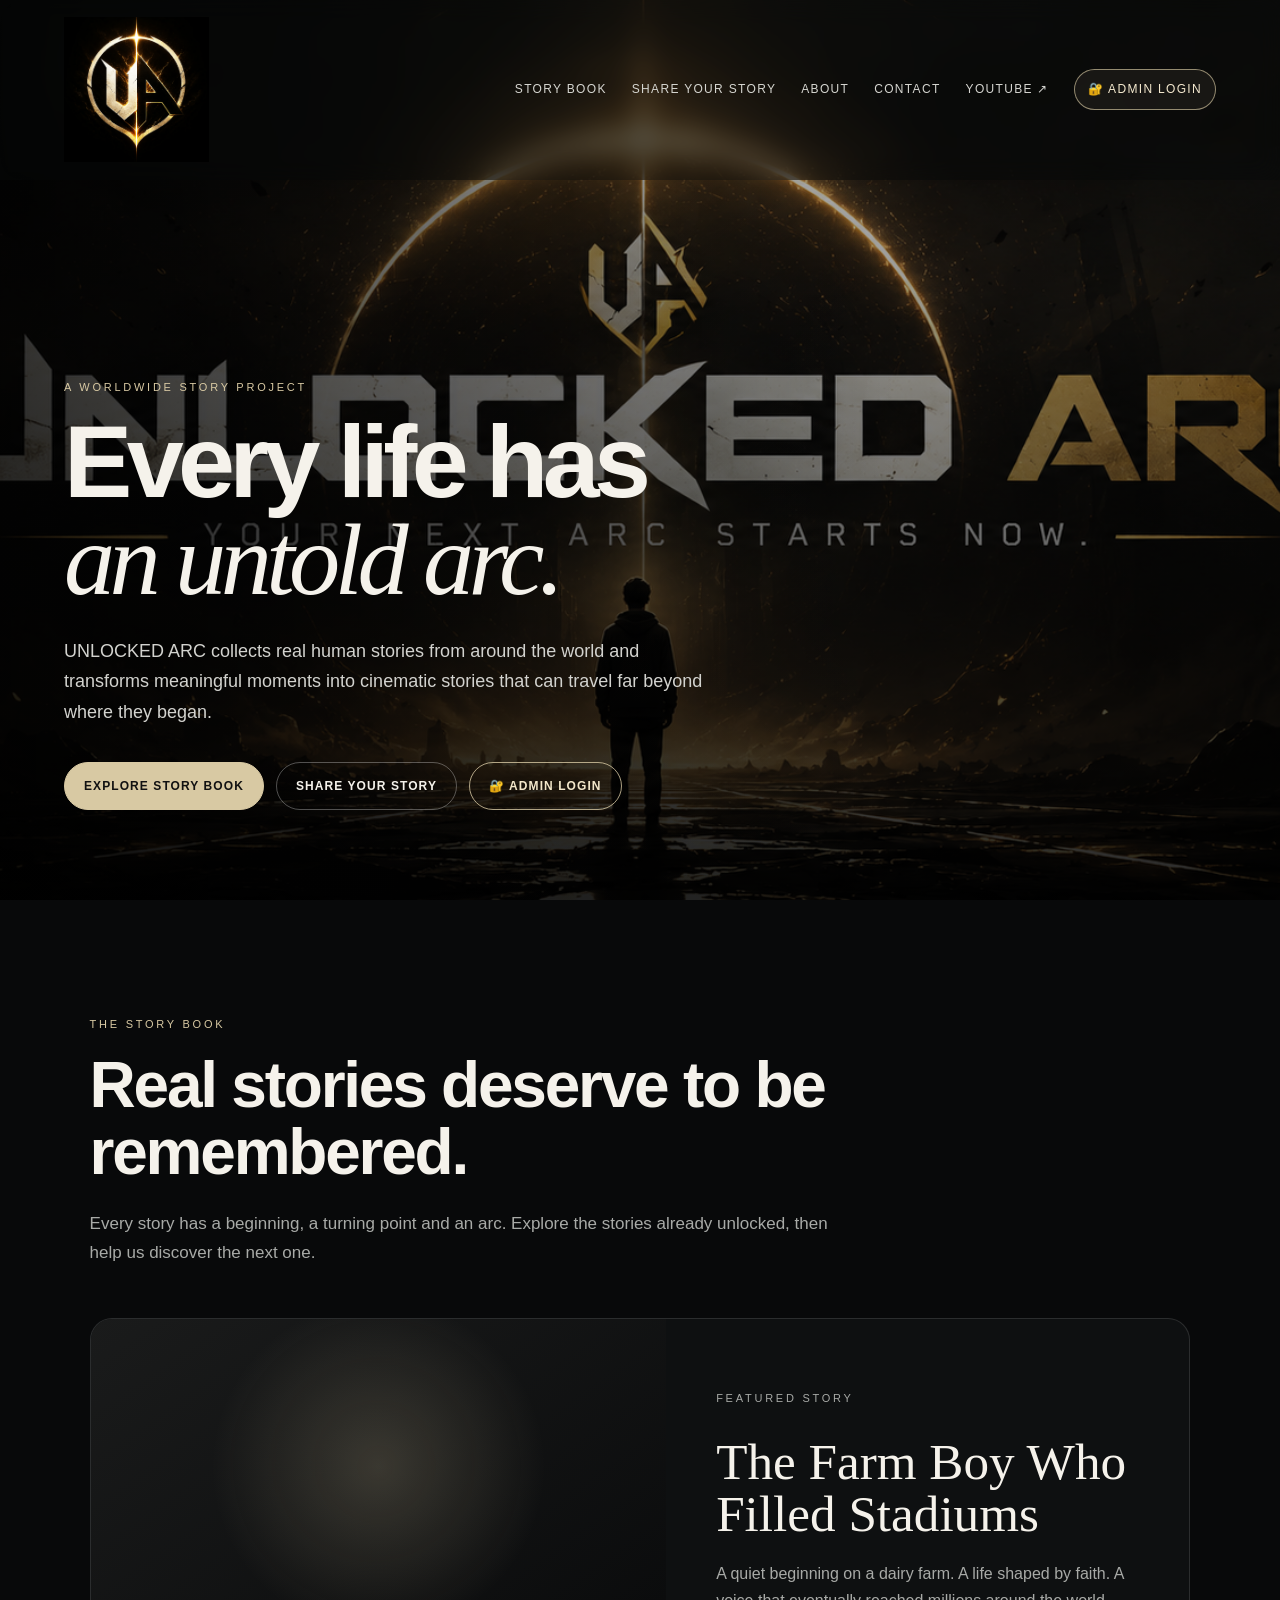
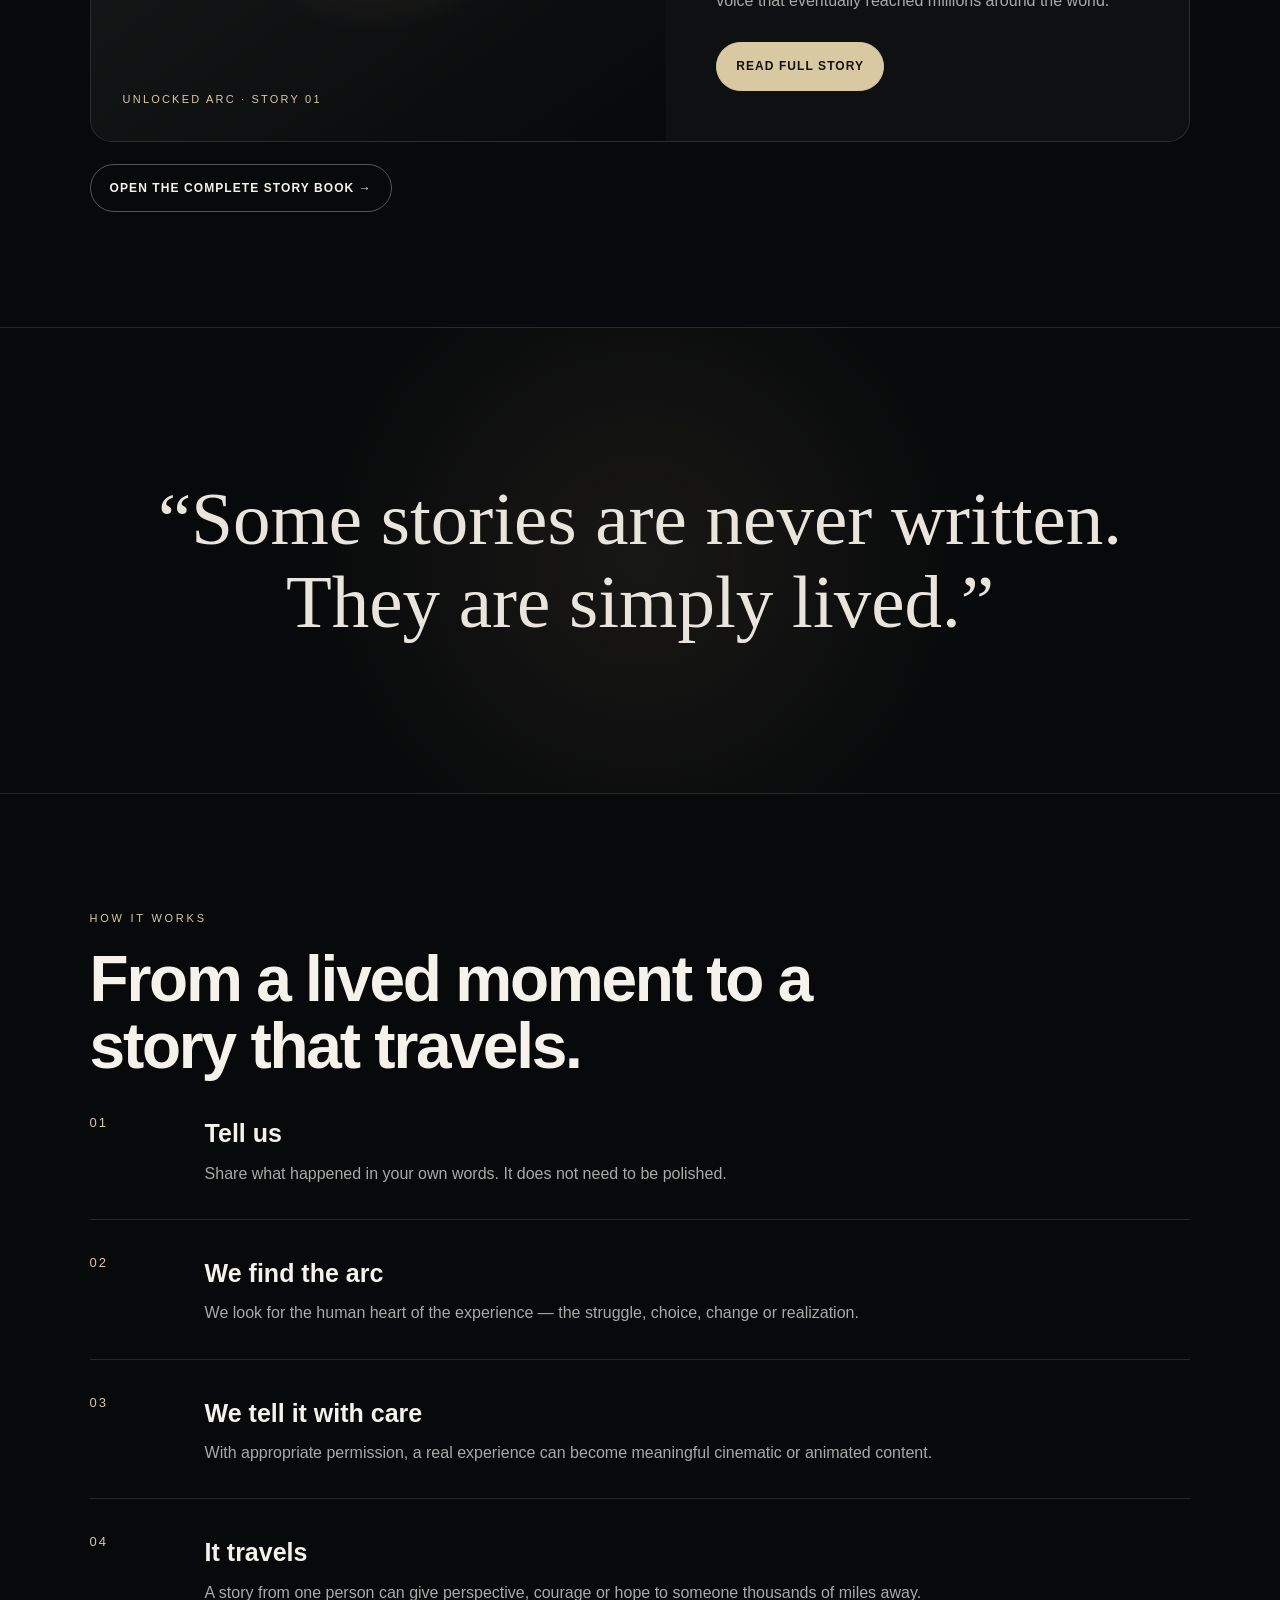
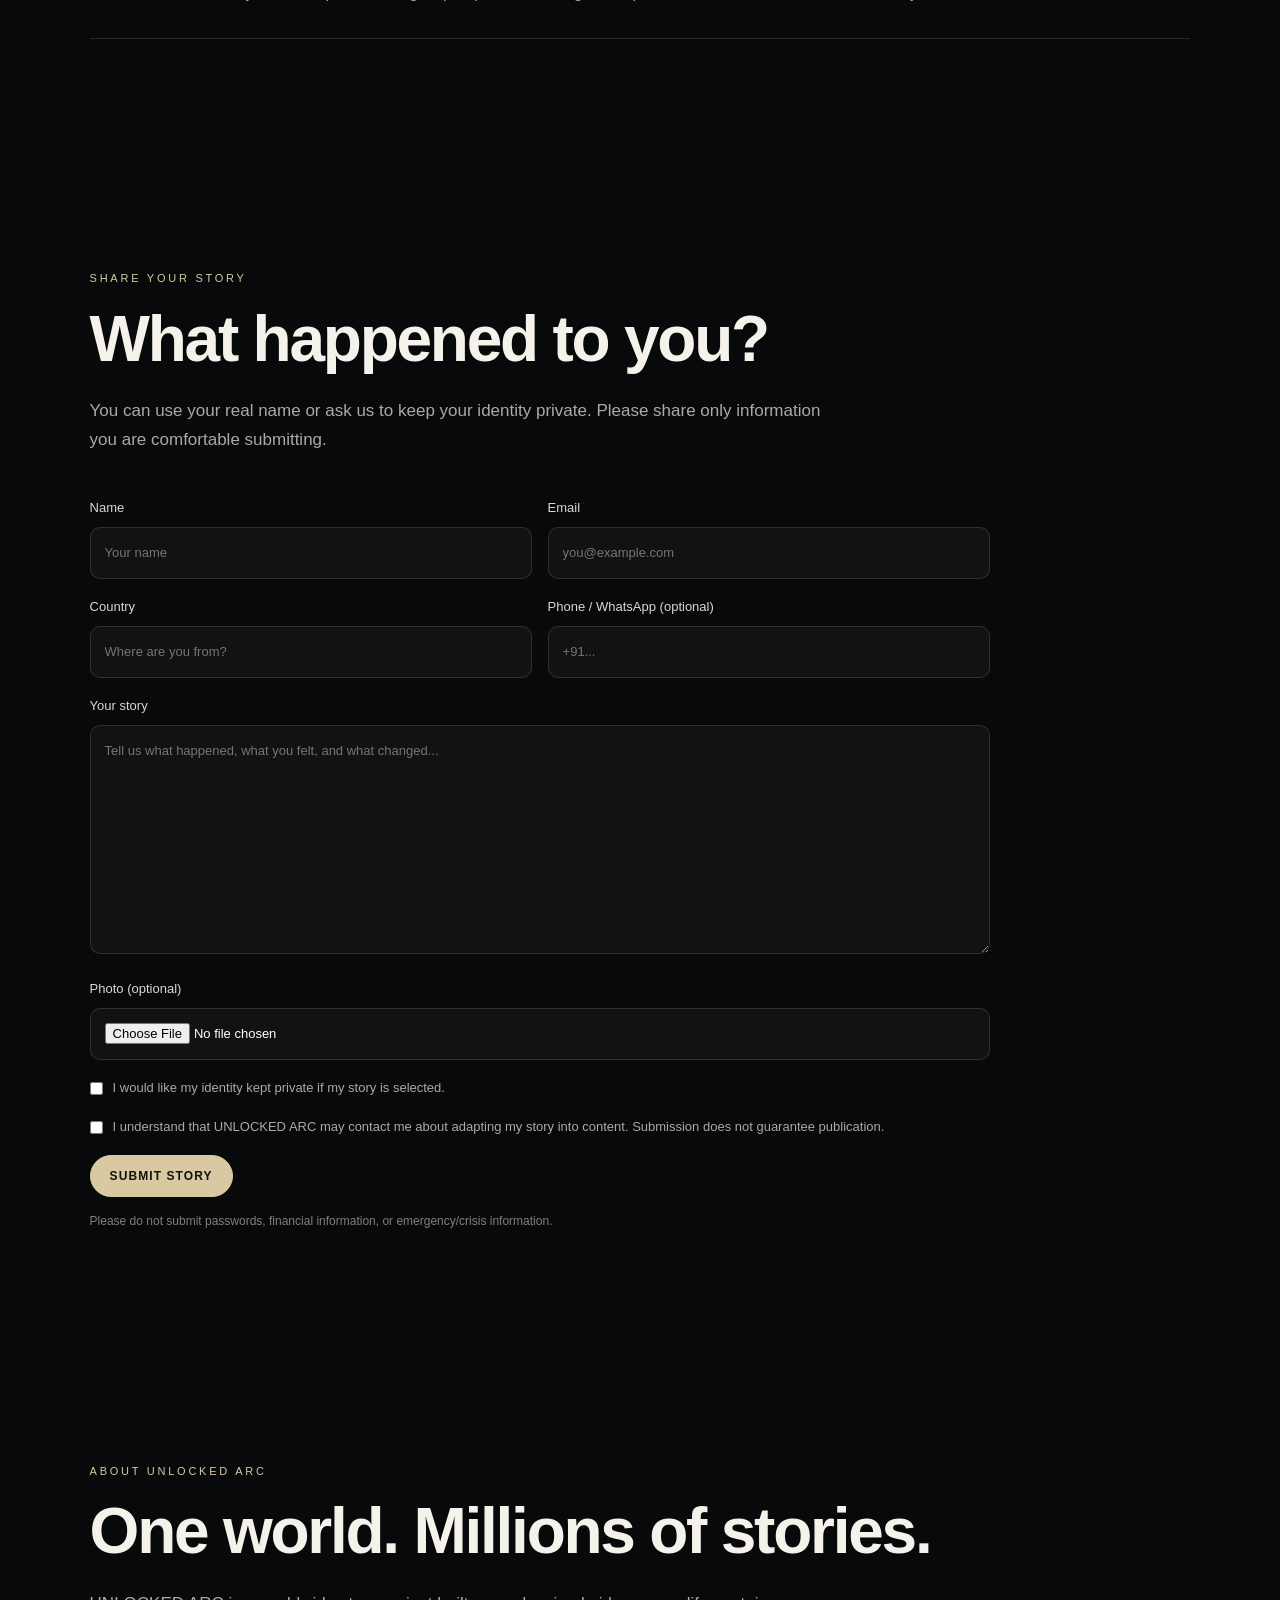
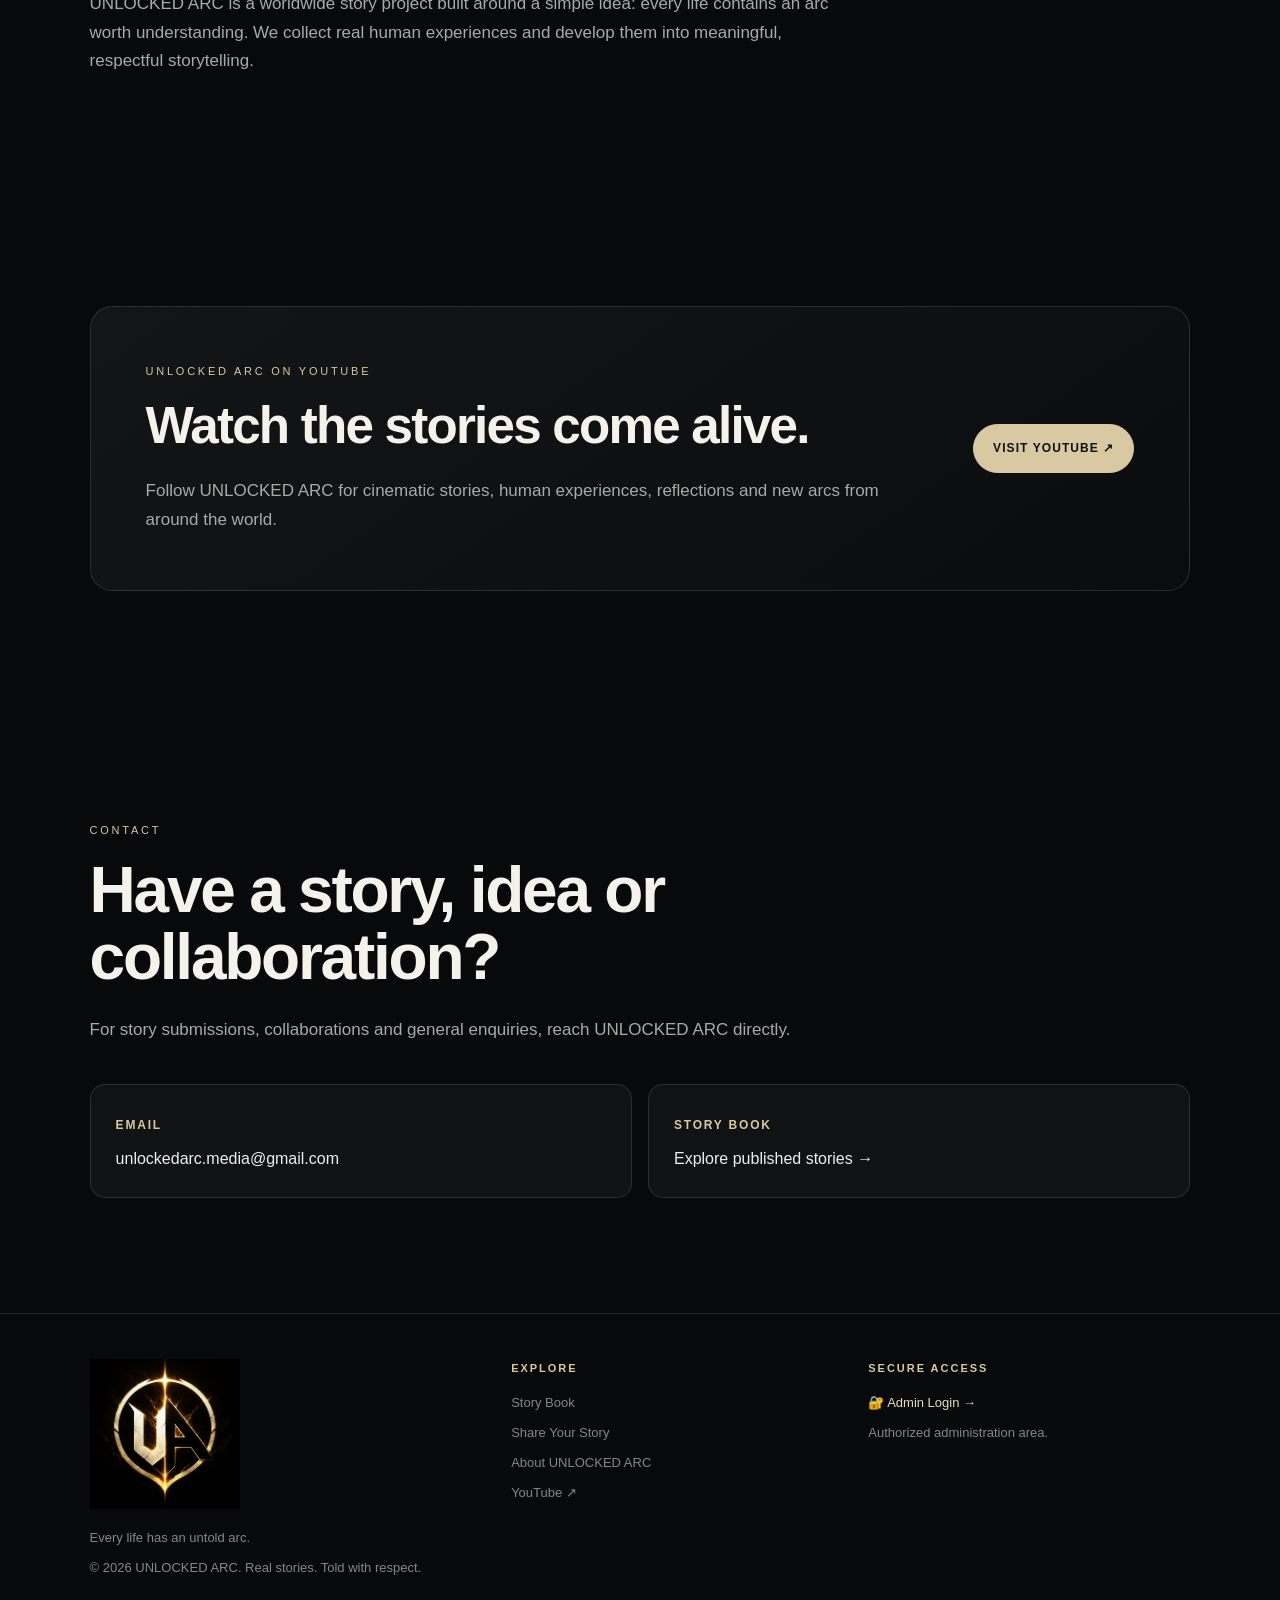
==== index(3) (2).html @ 6b8bb4b3 "index.html Upgrade homepage with secure admin access" ====
<!doctype html>
<html lang="en">
<head>
  <meta charset="utf-8">
  <meta name="viewport" content="width=device-width, initial-scale=1">
  <meta name="description" content="UNLOCKED ARC — a worldwide story project sharing real human stories through meaningful cinematic storytelling.">
  <meta name="theme-color" content="#090a0b">
  <title>UNLOCKED ARC — Every Life Has an Untold Arc</title>
  <link rel="preload" as="image" href="unlocked-arc-banner.png">
  <style>
    :root{--bg:#08090a;--panel:#111315;--text:#f5f2eb;--muted:#a8aaa7;--line:rgba(255,255,255,.12);--accent:#d8c9a3;--max:1180px}
    *{box-sizing:border-box;margin:0;padding:0}
    html{scroll-behavior:smooth}
    body{background:var(--bg);color:var(--text);font-family:Inter,Arial,Helvetica,sans-serif;line-height:1.7;overflow-x:hidden}
    a{color:inherit;text-decoration:none}
    img{max-width:100%;display:block}
    ::selection{background:var(--accent);color:#111}
    .progress{position:fixed;top:0;left:0;height:3px;width:0;background:var(--accent);z-index:2000}
    .nav{position:fixed;top:0;left:0;width:100%;z-index:1500;padding:17px 5vw;display:flex;align-items:center;justify-content:space-between;gap:30px;background:rgba(8,9,10,.45);backdrop-filter:blur(12px);border-bottom:1px solid transparent;transition:.3s}
    .nav.scrolled{background:rgba(8,9,10,.92);border-bottom-color:var(--line)}
    .brand img{width:145px;height:auto}
    .navlinks{display:flex;align-items:center;gap:25px}
    .navlinks a{font-size:12px;letter-spacing:.11em;text-transform:uppercase;color:#d6d6d1;transition:.25s}
    .navlinks a:hover{color:#fff}
    .admin-link{border:1px solid rgba(216,201,163,.65);padding:9px 13px;border-radius:999px;color:#f4e9cf!important;background:rgba(216,201,163,.07)}
    .admin-link:hover{background:var(--accent);color:#111!important}
    .menu{display:none;background:none;border:1px solid var(--line);color:#fff;border-radius:8px;padding:8px 11px;font-size:20px}
    .hero{min-height:100vh;position:relative;display:flex;align-items:flex-end;overflow:hidden;background:linear-gradient(180deg,rgba(0,0,0,.18),rgba(0,0,0,.84)),url("unlocked-arc-banner.png") center/cover no-repeat}
    .hero:after{content:"";position:absolute;inset:0;background:linear-gradient(90deg,rgba(0,0,0,.65),transparent 70%)}
    .hero-content{position:relative;z-index:1;width:min(var(--max),90vw);margin:0 auto;padding:150px 0 90px}
    .eyebrow{font-size:11px;letter-spacing:.25em;text-transform:uppercase;color:var(--accent);margin-bottom:18px}
    h1{font-size:clamp(52px,8vw,112px);line-height:.94;letter-spacing:-.055em;font-weight:600;max-width:950px}
    h1 em{font-family:Georgia,serif;font-weight:400}
    .hero-lead{max-width:650px;color:#d2d2ce;font-size:18px;margin:28px 0 34px}
    .actions{display:flex;flex-wrap:wrap;gap:12px}
    .btn{display:inline-flex;align-items:center;justify-content:center;padding:13px 19px;border-radius:999px;border:1px solid var(--accent);background:var(--accent);color:#111;font-weight:700;font-size:12px;letter-spacing:.09em;text-transform:uppercase;transition:.25s}
    .btn:hover{transform:translateY(-2px);filter:brightness(1.06)}
    .btn.ghost{background:transparent;color:#f5f2eb;border-color:rgba(255,255,255,.3)}
    .btn.ghost:hover{background:rgba(255,255,255,.1)}
    .btn.admin{background:transparent;border-color:rgba(216,201,163,.8);color:#f3e7ca}
    .section{width:min(var(--max),86vw);margin:auto;padding:115px 0}
    .section h2{font-size:clamp(34px,5vw,65px);line-height:1.05;letter-spacing:-.035em;max-width:850px}
    .lead{color:var(--muted);max-width:760px;font-size:17px;margin-top:24px}
    .cards{display:grid;grid-template-columns:repeat(3,1fr);gap:16px;margin-top:55px}
    .card{background:linear-gradient(145deg,#151719,#0e1011);border:1px solid var(--line);border-radius:18px;padding:30px;min-height:220px;transition:.3s}
    .card:hover{transform:translateY(-5px);border-color:rgba(216,201,163,.4)}
    .card small{color:var(--accent);letter-spacing:.18em}
    .card h3{font-size:25px;margin:18px 0 10px}
    .card p{color:var(--muted)}
    .story-feature{margin-top:50px;border:1px solid var(--line);border-radius:22px;overflow:hidden;background:#0e1011;display:grid;grid-template-columns:1.1fr 1fr}
    .story-visual{min-height:390px;background:radial-gradient(circle at 50% 35%,rgba(216,201,163,.2),transparent 42%),linear-gradient(145deg,#1a1b1b,#08090a);display:flex;align-items:flex-end;padding:32px}
    .story-visual span{font-size:11px;letter-spacing:.2em;color:var(--accent)}
    .story-copy{padding:50px}
    .story-copy h3{font:400 clamp(34px,4vw,55px)/1.02 Georgia,serif}
    .story-copy p{color:var(--muted);margin:20px 0 28px}
    .manifesto{padding:150px 7vw;text-align:center;border-top:1px solid var(--line);border-bottom:1px solid var(--line);background:radial-gradient(circle,rgba(216,201,163,.08),transparent 50%)}
    .manifesto p{font:400 clamp(34px,6vw,75px)/1.1 Georgia,serif;color:#e9e5dc}
    .steps{counter-reset:step}
    .step{display:grid;grid-template-columns:90px 1fr;gap:25px;padding:32px 0;border-bottom:1px solid var(--line)}
    .step-num{color:var(--accent);font-size:13px;letter-spacing:.15em}
    .step h3{font-size:25px;margin-bottom:5px}
    .step p{color:var(--muted)}
    .form-wrap{max-width:900px}
    form{margin-top:42px}
    .grid{display:grid;grid-template-columns:1fr 1fr;gap:16px}
    label{display:block;color:#d9d8d2;font-size:13px;margin-bottom:17px}
    input,textarea{width:100%;margin-top:8px;background:#101214;color:#fff;border:1px solid var(--line);border-radius:10px;padding:14px;font:inherit;outline:none}
    input:focus,textarea:focus{border-color:rgba(216,201,163,.65)}
    textarea{resize:vertical}
    .check{display:flex;gap:10px;align-items:flex-start;color:var(--muted)}
    .check input{width:auto;margin-top:5px}
    .note{font-size:12px;color:#7f817f;margin-top:14px}
    .youtube{border:1px solid var(--line);border-radius:22px;padding:55px;background:linear-gradient(145deg,#131516,#0b0c0d);display:flex;justify-content:space-between;align-items:center;gap:35px}
    .youtube h2{font-size:clamp(30px,4vw,52px)}
    .contact{display:grid;grid-template-columns:1fr 1fr;gap:16px;margin-top:40px}
    .contact-card{padding:25px;border:1px solid var(--line);border-radius:15px;background:#101213}
    .contact-card b{font-size:12px;letter-spacing:.15em;text-transform:uppercase;color:var(--accent)}
    .contact-card a{display:inline-block;margin-top:7px;color:#eee}
    footer{border-top:1px solid var(--line);padding:45px 7vw;display:grid;grid-template-columns:1.2fr 1fr 1fr;gap:35px}
    footer .logo img{width:150px}
    footer p,footer a{color:#858784;font-size:13px}
    footer h4{font-size:11px;letter-spacing:.18em;text-transform:uppercase;color:var(--accent);margin-bottom:14px}
    .footer-links{display:flex;flex-direction:column;gap:8px}
    .admin-footer{display:inline-flex;align-items:center;gap:7px;color:#e8dcc0!important}
    .top{position:fixed;right:22px;bottom:22px;width:42px;height:42px;border-radius:50%;border:1px solid var(--line);background:rgba(10,11,12,.88);color:#fff;display:none;place-items:center;z-index:1000}
    .reveal{opacity:0;transform:translateY(24px);transition:.8s ease}
    .reveal.visible{opacity:1;transform:none}
    @media(max-width:900px){
      .navlinks{display:none;position:absolute;top:72px;left:4vw;right:4vw;background:rgba(9,10,11,.98);border:1px solid var(--line);border-radius:15px;padding:18px;flex-direction:column;align-items:stretch}
      .navlinks.open{display:flex}.navlinks a{padding:10px}.menu{display:block}
      .cards,.story-feature,.contact,footer{grid-template-columns:1fr}
      .story-copy{padding:35px}.story-visual{min-height:250px}.youtube{display:block}.youtube .btn{margin-top:25px}
    }
    @media(max-width:600px){
      .hero-content{padding-bottom:65px}.hero-lead{font-size:16px}.grid{grid-template-columns:1fr}.section{padding:85px 0}
      .manifesto{padding:100px 7vw}.step{grid-template-columns:55px 1fr}
    }
  </style>
</head>
<body>
  <div class="progress" id="progress"></div>

  <header class="nav" id="nav">
    <a class="brand" href="#home" aria-label="UNLOCKED ARC home">
      <img src="unlocked-arc-logo.png" alt="UNLOCKED ARC">
    </a>
    <button class="menu" id="menu" aria-label="Open menu">☰</button>
    <nav class="navlinks" id="navlinks">
      <a href="stories.html">Story Book</a>
      <a href="#share">Share Your Story</a>
      <a href="#about">About</a>
      <a href="#contact">Contact</a>
      <a href="https://www.youtube.com/@unlockedArcMedia" target="_blank" rel="noopener">YouTube ↗</a>
      <a class="admin-link" href="https://unlockedarcmedia-lgtm.github.io/Unlocked_Arc/admin/">🔐 Admin Login</a>
    </nav>
  </header>

  <main>
    <section class="hero" id="home">
      <div class="hero-content reveal">
        <p class="eyebrow">A WORLDWIDE STORY PROJECT</p>
        <h1>Every life has<br><em>an untold arc.</em></h1>
        <p class="hero-lead">UNLOCKED ARC collects real human stories from around the world and transforms meaningful moments into cinematic stories that can travel far beyond where they began.</p>
        <div class="actions">
          <a class="btn" href="stories.html">Explore Story Book</a>
          <a class="btn ghost" href="#share">Share Your Story</a>
          <a class="btn admin" href="https://unlockedarcmedia-lgtm.github.io/Unlocked_Arc/admin/">🔐 Admin Login</a>
        </div>
      </div>
    </section>

    <section class="section reveal" id="stories">
      <p class="eyebrow">THE STORY BOOK</p>
      <h2>Real stories deserve to be remembered.</h2>
      <p class="lead">Every story has a beginning, a turning point and an arc. Explore the stories already unlocked, then help us discover the next one.</p>
      <div class="story-feature">
        <div class="story-visual"><span>UNLOCKED ARC · STORY 01</span></div>
        <div class="story-copy">
          <p class="eyebrow">FEATURED STORY</p>
          <h3>The Farm Boy Who Filled Stadiums</h3>
          <p>A quiet beginning on a dairy farm. A life shaped by faith. A voice that eventually reached millions around the world.</p>
          <a class="btn" href="story.html">Read Full Story</a>
        </div>
      </div>
      <div style="margin-top:22px"><a class="btn ghost" href="stories.html">Open the Complete Story Book →</a></div>
    </section>

    <section class="manifesto reveal">
      <p>“Some stories are never written.<br>They are simply lived.”</p>
    </section>

    <section class="section reveal">
      <p class="eyebrow">HOW IT WORKS</p>
      <h2>From a lived moment to a story that travels.</h2>
      <div class="steps">
        <div class="step"><div class="step-num">01</div><div><h3>Tell us</h3><p>Share what happened in your own words. It does not need to be polished.</p></div></div>
        <div class="step"><div class="step-num">02</div><div><h3>We find the arc</h3><p>We look for the human heart of the experience — the struggle, choice, change or realization.</p></div></div>
        <div class="step"><div class="step-num">03</div><div><h3>We tell it with care</h3><p>With appropriate permission, a real experience can become meaningful cinematic or animated content.</p></div></div>
        <div class="step"><div class="step-num">04</div><div><h3>It travels</h3><p>A story from one person can give perspective, courage or hope to someone thousands of miles away.</p></div></div>
      </div>
    </section>

    <section class="section reveal" id="share">
      <div class="form-wrap">
        <p class="eyebrow">SHARE YOUR STORY</p>
        <h2>What happened to you?</h2>
        <p class="lead">You can use your real name or ask us to keep your identity private. Please share only information you are comfortable submitting.</p>
        <form action="#" method="post" enctype="multipart/form-data">
          <div class="grid">
            <label>Name<input name="name" placeholder="Your name" autocomplete="name"></label>
            <label>Email<input type="email" name="email" placeholder="you@example.com" required autocomplete="email"></label>
          </div>
          <div class="grid">
            <label>Country<input name="country" placeholder="Where are you from?"></label>
            <label>Phone / WhatsApp (optional)<input type="tel" name="phone" placeholder="+91..."></label>
          </div>
          <label>Your story<textarea name="story" rows="9" placeholder="Tell us what happened, what you felt, and what changed..." required></textarea></label>
          <label>Photo (optional)<input type="file" name="photo" accept="image/*"></label>
          <label class="check"><input type="checkbox" name="private"> <span>I would like my identity kept private if my story is selected.</span></label>
          <label class="check"><input type="checkbox" name="permission" required> <span>I understand that UNLOCKED ARC may contact me about adapting my story into content. Submission does not guarantee publication.</span></label>
          <button class="btn" type="submit">Submit Story</button>
          <p class="note">Please do not submit passwords, financial information, or emergency/crisis information.</p>
        </form>
      </div>
    </section>

    <section class="section reveal" id="about">
      <p class="eyebrow">ABOUT UNLOCKED ARC</p>
      <h2>One world. Millions of stories.</h2>
      <p class="lead">UNLOCKED ARC is a worldwide story project built around a simple idea: every life contains an arc worth understanding. We collect real human experiences and develop them into meaningful, respectful storytelling.</p>
    </section>

    <section class="section reveal">
      <div class="youtube">
        <div>
          <p class="eyebrow">UNLOCKED ARC ON YOUTUBE</p>
          <h2>Watch the stories come alive.</h2>
          <p class="lead">Follow UNLOCKED ARC for cinematic stories, human experiences, reflections and new arcs from around the world.</p>
        </div>
        <a class="btn" href="https://www.youtube.com/@unlockedArcMedia" target="_blank" rel="noopener">Visit YouTube ↗</a>
      </div>
    </section>

    <section class="section reveal" id="contact">
      <p class="eyebrow">CONTACT</p>
      <h2>Have a story, idea or collaboration?</h2>
      <p class="lead">For story submissions, collaborations and general enquiries, reach UNLOCKED ARC directly.</p>
      <div class="contact">
        <div class="contact-card"><b>Email</b><br><a href="mailto:unlockedarc.media@gmail.com">unlockedarc.media@gmail.com</a></div>
        <div class="contact-card"><b>Story Book</b><br><a href="stories.html">Explore published stories →</a></div>
      </div>
    </section>
  </main>

  <footer>
    <div>
      <a class="logo" href="#home"><img src="unlocked-arc-logo.png" alt="UNLOCKED ARC"></a>
      <p style="margin-top:18px">Every life has an untold arc.</p>
      <p style="margin-top:8px">© 2026 UNLOCKED ARC. Real stories. Told with respect.</p>
    </div>
    <div>
      <h4>Explore</h4>
      <div class="footer-links">
        <a href="stories.html">Story Book</a>
        <a href="#share">Share Your Story</a>
        <a href="#about">About UNLOCKED ARC</a>
        <a href="https://www.youtube.com/@unlockedArcMedia" target="_blank" rel="noopener">YouTube ↗</a>
      </div>
    </div>
    <div>
      <h4>Secure Access</h4>
      <div class="footer-links">
        <a class="admin-footer" href="https://unlockedarcmedia-lgtm.github.io/Unlocked_Arc/admin/">🔐 Admin Login →</a>
        <p>Authorized administration area.</p>
      </div>
    </div>
  </footer>

  <a class="top" id="top" href="#home" aria-label="Back to top">↑</a>

  <script>
    const nav=document.getElementById('nav');
    const progress=document.getElementById('progress');
    const topBtn=document.getElementById('top');
    const menu=document.getElementById('menu');
    const navlinks=document.getElementById('navlinks');

    function onScroll(){
      const y=window.scrollY;
      nav.classList.toggle('scrolled',y>30);
      topBtn.style.display=y>650?'grid':'none';
      const h=document.documentElement.scrollHeight-window.innerHeight;
      progress.style.width=(h>0?(y/h)*100:0)+'%';
    }
    window.addEventListener('scroll',onScroll,{passive:true});
    onScroll();

    menu.addEventListener('click',()=>navlinks.classList.toggle('open'));
    navlinks.querySelectorAll('a').forEach(a=>a.addEventListener('click',()=>navlinks.classList.remove('open')));

    const observer=new IntersectionObserver(entries=>{
      entries.forEach(entry=>{if(entry.isIntersecting){entry.target.classList.add('visible');observer.unobserve(entry.target)}});
    },{threshold:.12});
    document.querySelectorAll('.reveal').forEach(el=>observer.observe(el));

    document.querySelector('form')?.addEventListener('submit',e=>{
      if(window.UNLOCKED_ARC_SECURE_FORM_READY) return;
      const msg=document.getElementById('form-message');
      if(msg) msg.textContent='Submission system is being connected. Please use the contact email for now.';
      e.preventDefault();
    });
  </script>
  <script src="script.js"></script>
</body>
</html>
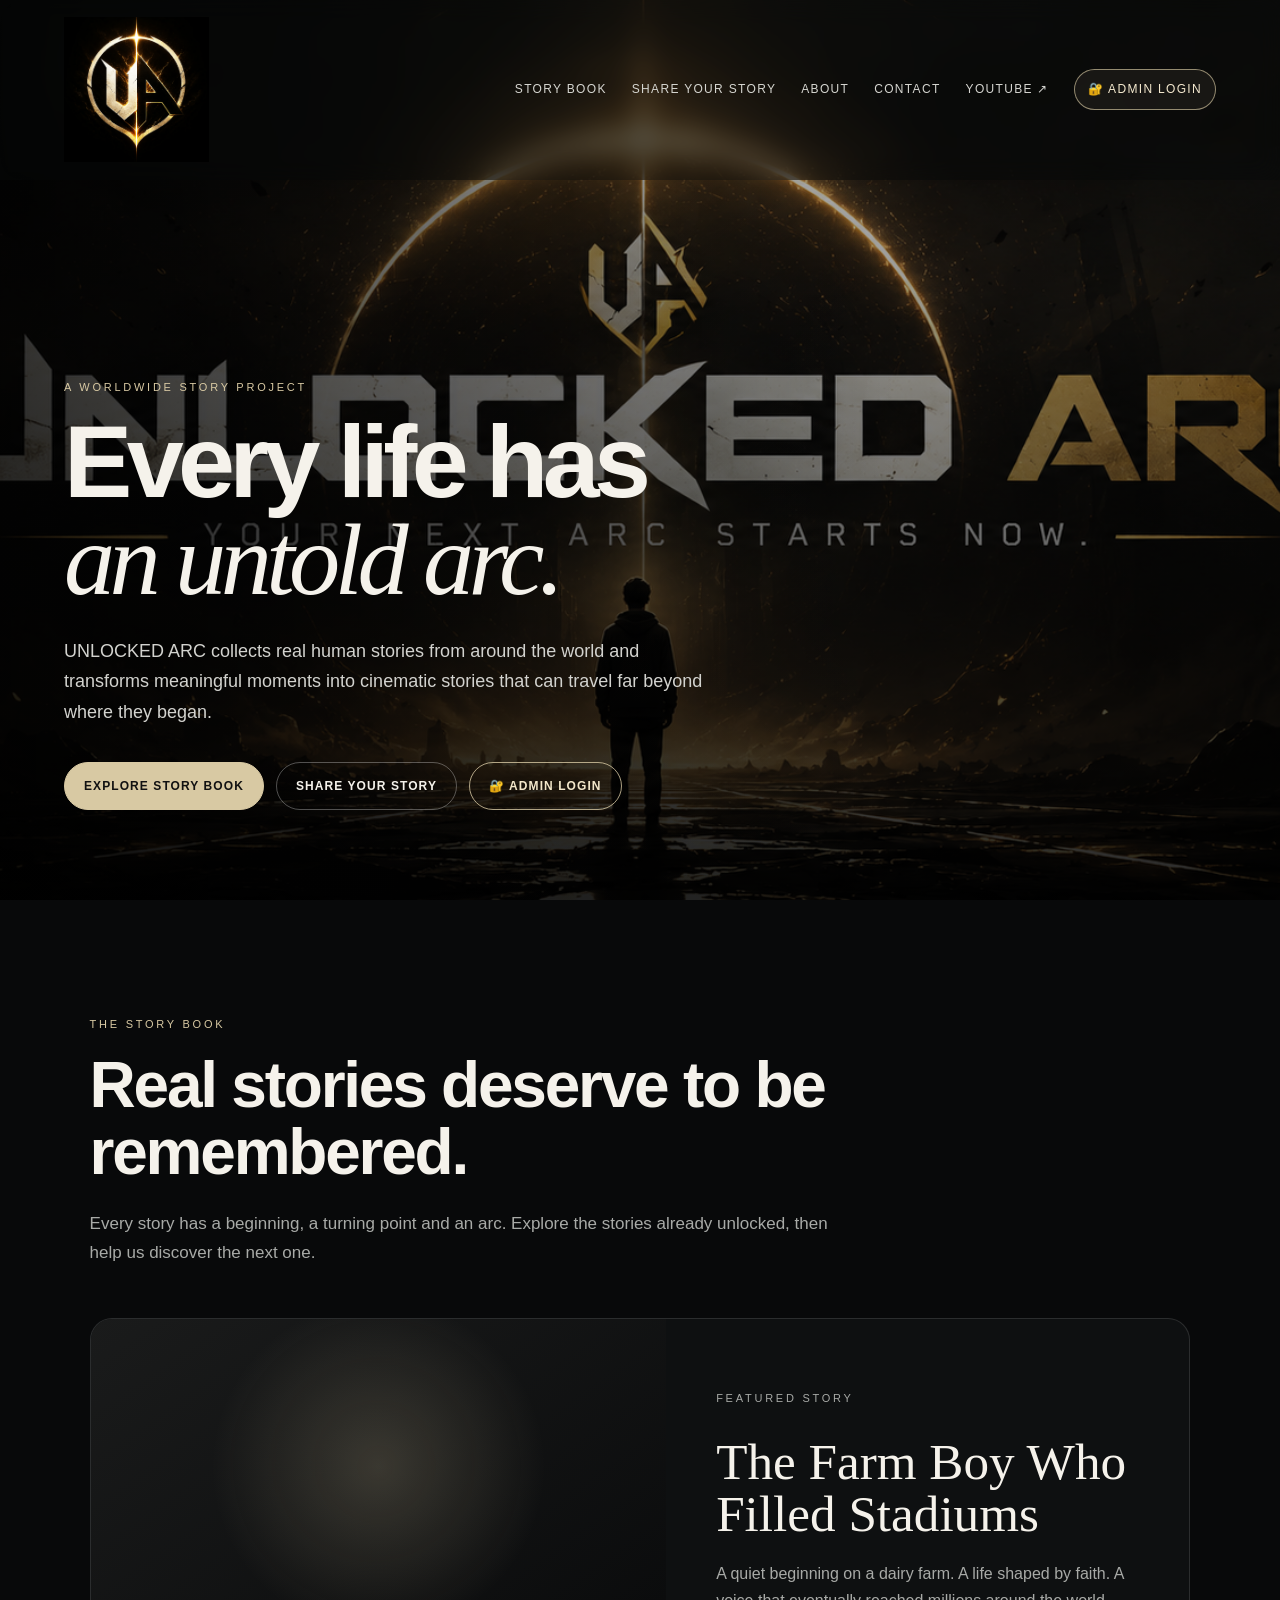
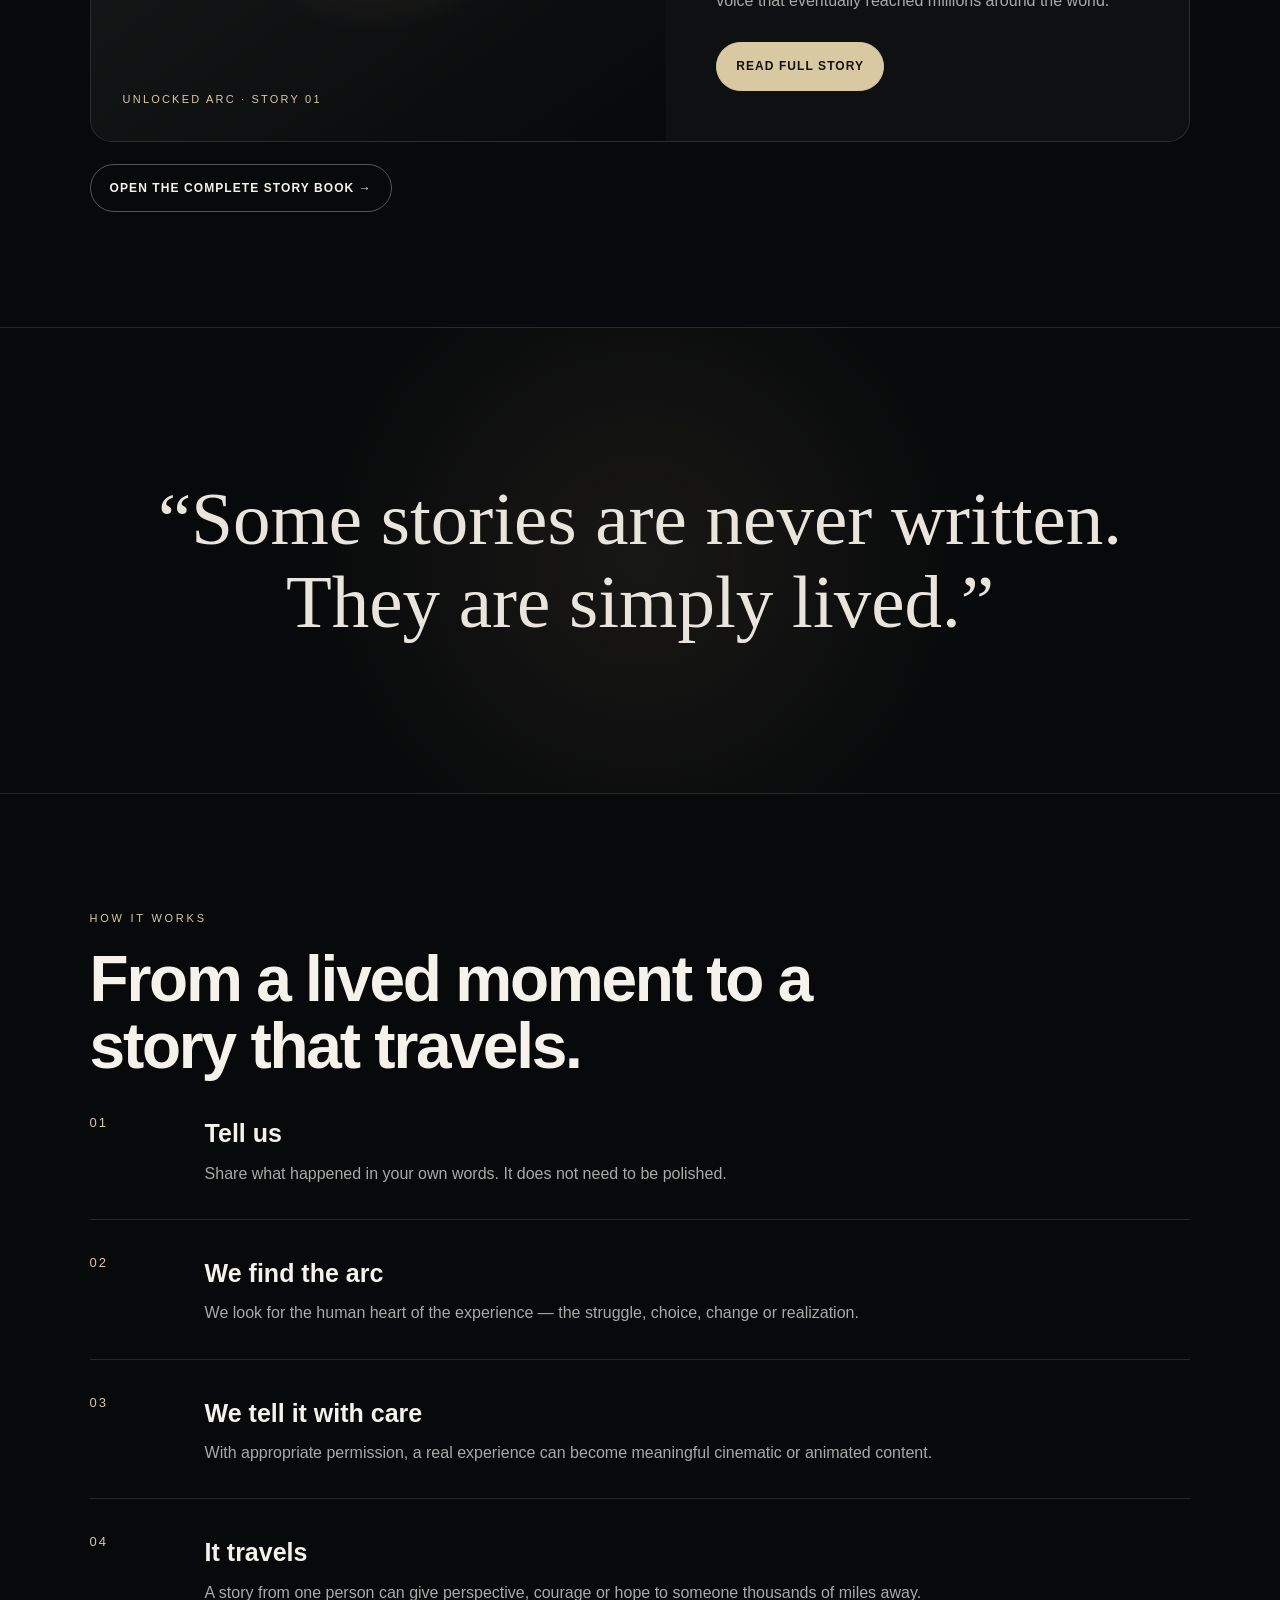
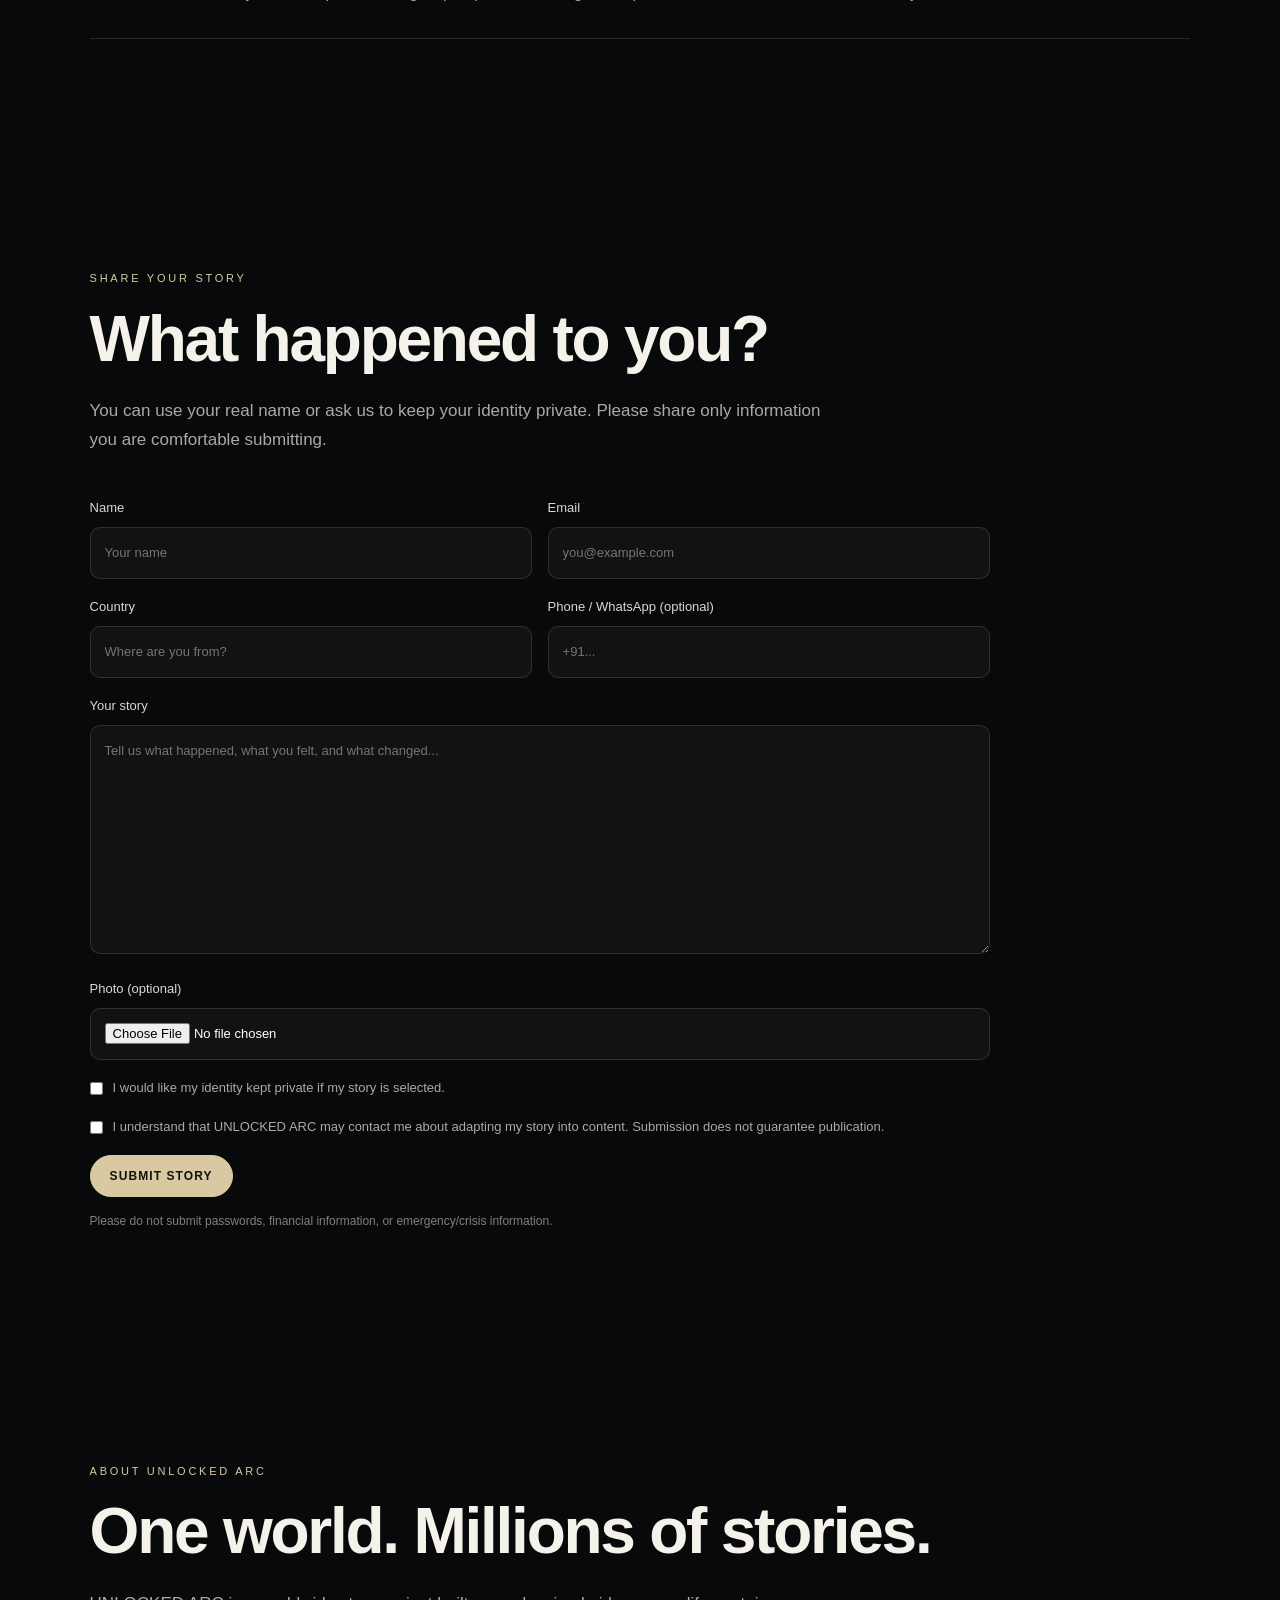
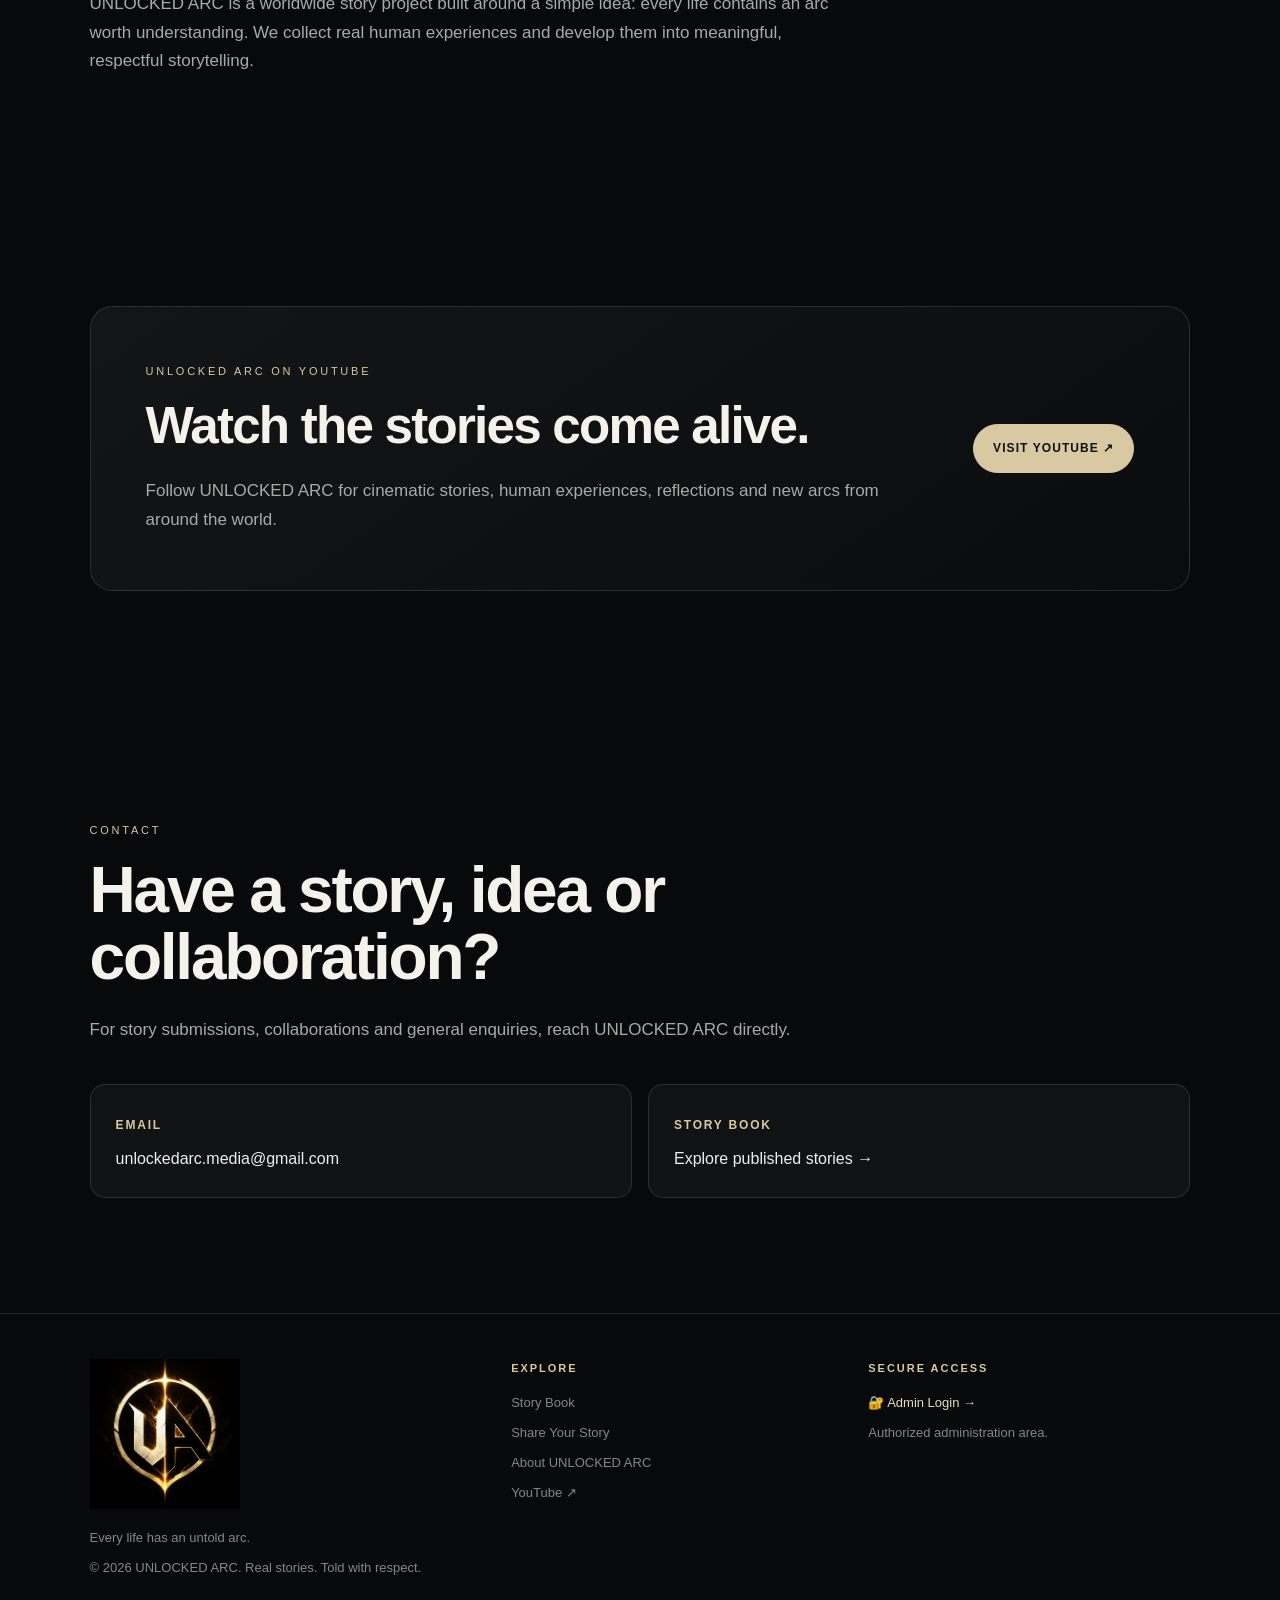
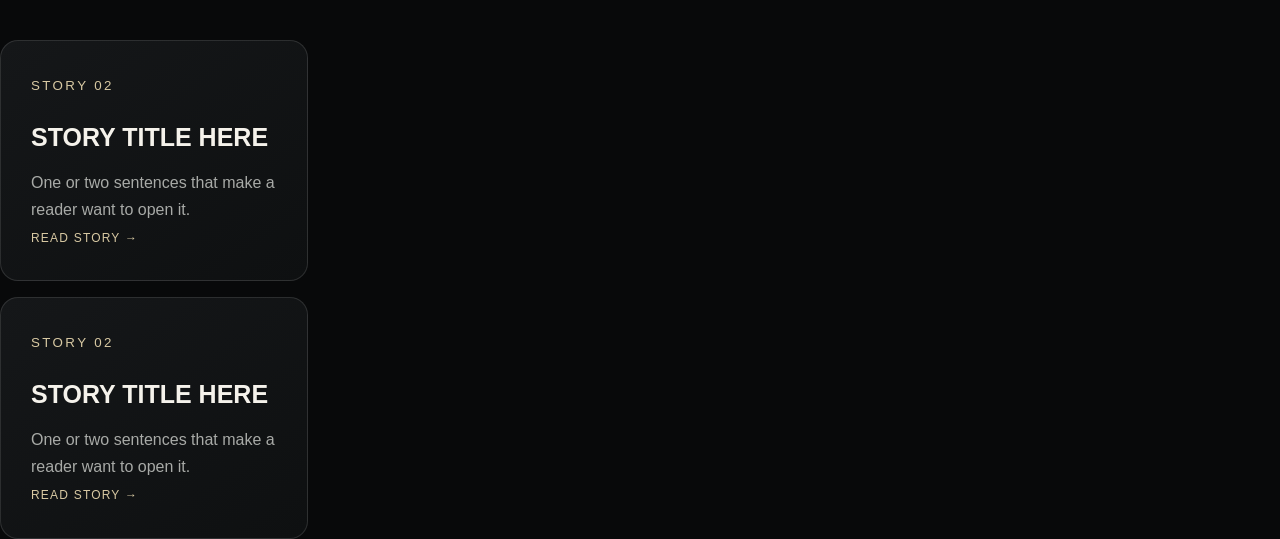
==== commit dd53470e: "Update index(3) (2).html" ====
--- a/index(3) (2).html
+++ b/index(3) (2).html
@@ -272,4 +272,18 @@
   </script>
   <script src="script.js"></script>
 </body>
-</html>
+</html><div class="cards" style="margin-top:16px;grid-template-columns:repeat(auto-fill,minmax(300px,1fr))">
+  <a class="card" href="story-02.html">
+    <small>STORY 02</small>
+    <h3>STORY TITLE HERE</h3>
+    <p>One or two sentences that make a reader want to open it.</p>
+    <span style="color:var(--accent);font-size:12px;letter-spacing:.1em;text-transform:uppercase">Read story →</span>
+  </a>
+</div><div class="cards" style="margin-top:16px;grid-template-columns:repeat(auto-fill,minmax(300px,1fr))">
+  <a class="card" href="story-02.html">
+    <small>STORY 02</small>
+    <h3>STORY TITLE HERE</h3>
+    <p>One or two sentences that make a reader want to open it.</p>
+    <span style="color:var(--accent);font-size:12px;letter-spacing:.1em;text-transform:uppercase">Read story →</span>
+  </a>
+</div>
